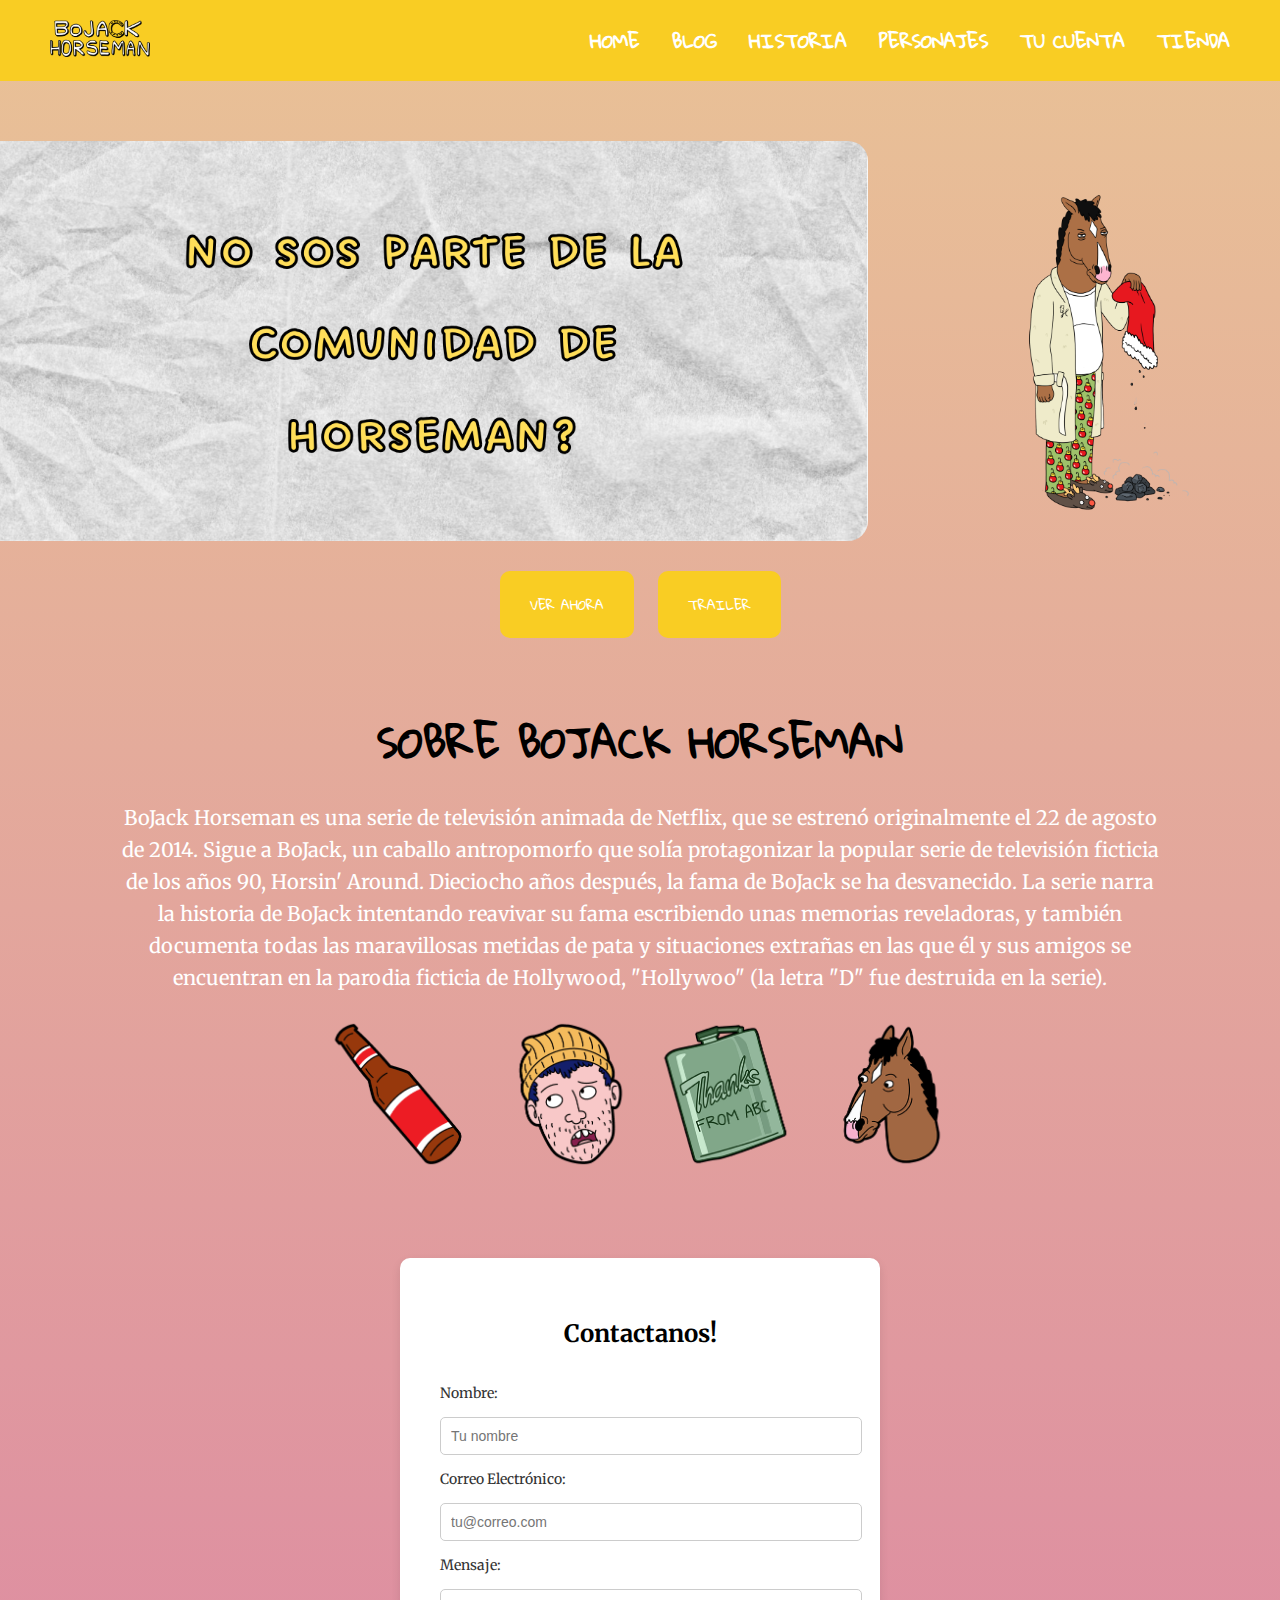
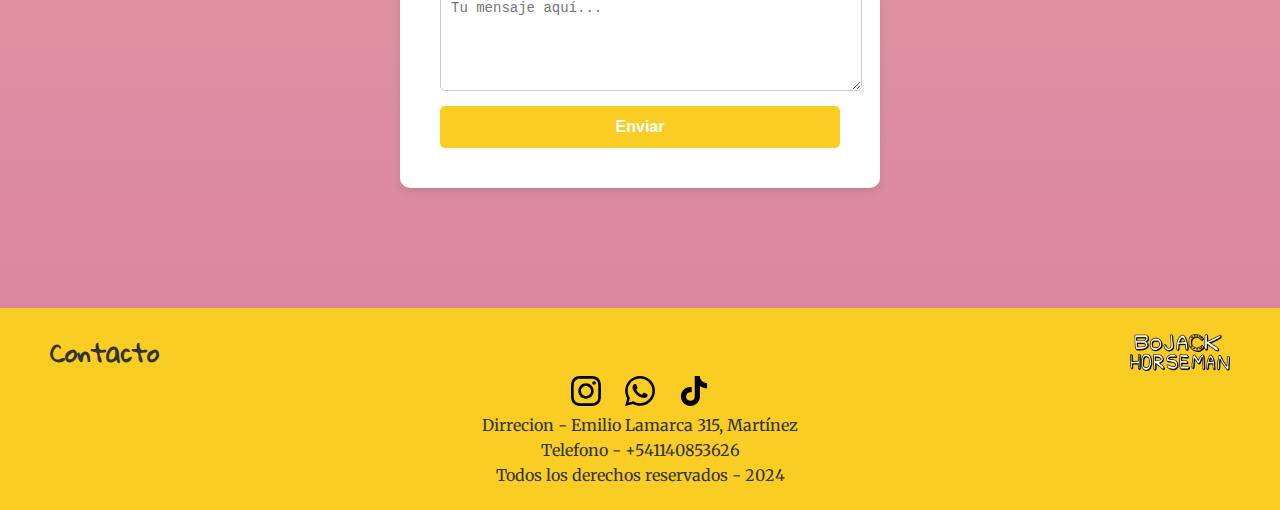
==== index.html @ 9193ccac "first commit" ====
<!DOCTYPE html>
<html lang="en">
<head>
    <meta charset="UTF-8">
    <meta http-equiv="X-UA-Compatible" content="IE=edge">
    <meta name="viewport" content="width=device-width, initial-scale=1.0">
    <link rel="stylesheet" href="style/style.css">
    <link rel="preconnect" href="https://fonts.googleapis.com">
<link rel="preconnect" href="https://fonts.gstatic.com" crossorigin>
<link href="https://fonts.googleapis.com/css2?family=Gloria+Hallelujah&family=Merriweather:ital,wght@0,300;0,400;0,700;0,900;1,300;1,400;1,700;1,900&display=swap" rel="stylesheet">
    <title>Bojack Horseman</title>
</head>
<body class="body-index">
    <header class="header-index">
         
    
        <nav class="nav">
            <div class="contenedor-logo">
                <img src="img/bojack-logo.png" class="logo" alt="">
            </div>
            
          <ul class="menu">
            <li><a href="index.html" >HOME</a></li>
            <li><a href="pages/blog.html" >BLOG</a></li>
            <li><a href="pages/historia.html" >HISTORIA</a></li>
            <li><a href="pages/personajes.html" >PERSONAJES</a></li>
            <li><a href="pages/tu-cuenta.html" >TU CUENTA</a></li>
            <li><a href="pages/tienda.html" >TIENDA </a></li>
          </ul>
        </nav>
    </header>
    <main>
        <section>
            <div  class="div-img-index">
                <img src="img/comunidad-bojack.png" class="img-comunidad" alt="">
                <img src="img/imagen-index.png" class="index-img" alt="">
            </div>
            <div class="div-botones">
                <button><a href="https://www.netflix.com/search?q=BO&jbv=70300800"> VER AHORA</a></button>
                <button><a href="https://youtu.be/i1eJMig5Ik4?si=4ldd1GEPXCwoyP-m">TRAILER</a></button>
            </div>
        
            <section class="section-nosotros">
                <H4>SOBRE BOJACK HORSEMAN</H4>
                <p>
                    BoJack Horseman es una serie de televisión animada de Netflix, que se estrenó originalmente el 22 de agosto de 2014. Sigue a BoJack, un caballo antropomorfo que solía protagonizar la popular serie de televisión ficticia de los años 90, Horsin' Around. Dieciocho años después, la fama de BoJack se ha desvanecido. La serie narra la historia de BoJack intentando reavivar su fama escribiendo unas memorias reveladoras, y también documenta todas las maravillosas metidas de pata y situaciones extrañas en las que él y sus amigos se encuentran en la parodia ficticia de Hollywood, "Hollywoo" (la letra "D" fue destruida en la serie).</p>
            <div >
                <img src="img/stickers-index.png"class="img-nosotros" alt="">
                <img src="img/stickers-index-2.png" class="img-nosotros" alt="">
            </div>

                </section>
        </section>

        <section class="">
            
            <form class="contact-form" action="send-message.php" method="post">
                <h2>Contactanos!</h2>
                <label for="name">Nombre:</label>
                <input type="text" id="name" name="name" placeholder="Tu nombre" required>
    
                <label for="email">Correo Electrónico:</label>
                <input type="email" id="email" name="email" placeholder="tu@correo.com" required>
    
                <label for="message">Mensaje:</label>
                <textarea id="message" name="message" rows="5" placeholder="Tu mensaje aquí..." required></textarea>
    
                <button type="submit">Enviar</button>
            </form>
        </section>
      
    </main>
    <footer>
        <section>
            <div class="div-titulos-footer">
                <div>
                  
            <h5 class="contacto">Contacto </h5>
                </div>
            <img src="img/bojack-logo.png" alt="" class="png-footer ">
            </div>
            <div>
                <a class="img-contacto"><img src="img/ig.svg" class="img-contacto" alt="instagram"></a>
                <a class="img-contacto"> <img src="img/wpp.svg" class="img-contacto" alt="facebook"></a>
                <a class="img-contacto"><img src="img/tiktok.svg" class="img-contacto" alt="tiktok"></a>
            </div>
           
        
            <p>Dirrecion - Emilio Lamarca 315, Martínez</p>
            <p>Telefono - +541140853626</p>
            <p>Todos los derechos reservados - 2024</p>
        </section>
    </footer>
</body>
</html>
---- style/style.css ----
/* style.css */

body {
    font-family: 'Merriweather', serif;
    margin: 0;
    padding: 0;
    background-color: #ffffff;
}

.body-index{
    background: linear-gradient(180deg, #e9c296, #db81a4);
    background-size: 100%;
}


.header-index, footer {
    background-color: #F9CD23;
    padding: 20px 0;
    text-align: center;
}

.header-index .nav {
    display: flex;
    justify-content: space-between;
    align-items: center;
    padding: 0 50px;
}

.contenedor-logo .logo {
    width: 100px;
}

.menu {
    list-style: none;
    display: flex;
    gap: 2rem;
    margin: 0;
    padding: 0;
    font-family: "Gloria Hallelujah";
}

.menu li a {
    text-decoration: none;
    color: #000;
    font-weight: bold;
    font-size: 18px;
    font-family: "Gloria Hallelujah";
    color: #fff;
}

.menu li a:hover {
    color: black;
}

.div-img-index {
    display: flex;
    justify-content: center;
    align-items: center;
    margin: 20px 0;
}

.img-comunidad{
    border-radius: 20px;
}

.div-img-index .img-comunidad,
.div-img-index .index-img {
    
    height: 25rem;
}

main section {
    text-align: center;
    margin: 20px 50px;
}

main section .div-botones{
    text-align: center;
}

mian section .section-nosotros{
    text-align: left;
}

main section h4 {
    font-family: 'Gloria Hallelujah', cursive;
    font-size: 40px;
    color: black;
    margin-bottom: 20px;
}

main section p {
    font-size: 20px;
    line-height: 1.6;
    color:white;
}

main section .img-nosotros{
    height: 10rem;
}

main section div button {
     background-color: #F9CD23;
    color: #fff;
    border: none;
    padding: 20px 30px;
    margin: 10px;
    cursor: pointer;
    transition: background-color 0.3s ease, transform 0.3s ease;
    border-radius: 10px;
    font-family:'Gloria Hallelujah' ;
    color: #fff;
}

main section div button a {
    text-decoration: none;
    color: #fff;
}

main section div button:hover {
    background-color: #F9CD23;
}

main section div button:hover a {
    color: #fff;
}

footer {
    color: #000;
    padding: 20px 0;
}

footer .div-titulos-footer {
    display: flex;
    justify-content: space-between;
    align-items: center;
    margin: 0 50px;
}

footer .contacto {
    font-family: 'Gloria Hallelujah', cursive;
    font-size: 24px;
    margin: 0;
}

footer .png-footer {
    width: 100px;
}

footer a.img-contacto img {
    width: 30px;
    margin: 0 10px;
    transition: transform 0.3s;
}

footer a.img-contacto img:hover {
    transform: scale(1.2);
}

footer p {
    margin: 5px 0;
}

/*estilos blog*/

/* Estilos del main */
main {
    padding: 40px 20px;
    flex-grow: 1;
}

.h-blog {
    font-family: 'Gloria Hallelujah', cursive;
    font-size: 32px;
    color: #333;
    text-align: center;
    margin-bottom: 40px;
}

/* Estilos de las publicaciones */
.post {
    display: flex;
    align-items: flex-start;
    background-color: #fff;
    border: 1px solid #ddd;
    border-radius: 8px;
    margin-bottom: 20px;
    padding: 20px;
    box-shadow: 0 2px 5px rgba(0, 0, 0, 0.1);
}

.image-container {
    margin-right: 20px;
}

.image-container img {
    border-radius: 50%;
    width: auto;
    height: 3rem;
    object-fit: cover;

}

.content h2 {
    font-size: 20px;
    color: #333;
    margin: 0 0 10px 0;
}
.h-user{
    text-align: left;

}
.content p {
    font-size: 14px;
    color: #666;
    text-align: left;
}


/* style.css */

body {
    font-family: 'Merriweather', serif;
    margin: 0;
    padding: 0;
    background-color: #ffffff;
}

.body-index{
    background: linear-gradient(180deg, #e9c296, #db81a4);
    background-size: 100%;
}


.header-index, footer {
    background-color: #F9CD23;
    padding: 20px 0;
    text-align: center;
}

.header-index .nav {
    display: flex;
    justify-content: space-between;
    align-items: center;
    padding: 0 50px;
}

.contenedor-logo .logo {
    width: 100px;
}

.menu {
    list-style: none;
    display: flex;
    gap: 2rem;
    margin: 0;
    padding: 0;
    font-family: "Gloria Hallelujah";
}

.menu li a {
    text-decoration: none;
    color: #000;
    font-weight: bold;
    font-size: 18px;
    font-family: "Gloria Hallelujah";
    color: #fff;
}

.menu li a:hover {
    color: black;
}

.div-img-index {
    display: flex;
    justify-content: center;
    align-items: center;
    margin: 20px 0;
}

.div-img-index .img-comunidad,
.div-img-index .index-img {
    
    height: 25rem;
}

main section {
    text-align: center;
    margin: 20px 50px;
}

main section .div-botones{
    text-align: center;
}

mian section .section-nosotros{
    text-align: left;
}

main section h4 {
    font-family: 'Gloria Hallelujah', cursive;
    font-size: 40px;
    color: black;
    margin-bottom: 20px;
}

main section p {
    font-size: 20px;
    line-height: 1.6;
    color:white;
}

main section .img-nosotros{
    height: 10rem;
}

main section div button {
     background-color: #F9CD23;
    color: #fff;
    border: none;
    padding: 20px 30px;
    margin: 10px;
    cursor: pointer;
    transition: background-color 0.3s ease, transform 0.3s ease;
    border-radius: 10px;
    font-family:'Gloria Hallelujah' ;
    color: #fff;
}

main section div button a {
    text-decoration: none;
    color: #fff;
}

main section div button:hover {
    background-color: #F9CD23;
}

main section div button:hover a {
    color: #fff;
}

footer {
    color: #000;
    padding: 20px 0;
}

footer .div-titulos-footer {
    display: flex;
    justify-content: space-between;
    align-items: center;
    margin: 0 50px;
}

footer .contacto {
    font-family: 'Gloria Hallelujah', cursive;
    font-size: 24px;
    margin: 0;
}

footer .png-footer {
    width: 100px;
}

footer a.img-contacto img {
    width: 30px;
    margin: 0 10px;
    transition: transform 0.3s;
}

footer a.img-contacto img:hover {
    transform: scale(1.2);
}

footer p {
    margin: 5px 0;
}

/*estilos blog*/

.post {
    display: flex;
    margin: 20px ;
  
    background-color: #fff; /* Fondo blanco para los posts */
    border: 1px solid #F9CD23; /* Borde amarillo */
    border-radius: 8px; /* Bordes redondeados */
}

.image-container {
    margin-right: 20px; /* Espacio entre la imagen y el contenido */
}

.image-container img {
    width: 100px; /* Ajusta el tamaño de las imágenes */
    border-radius: 50%; /* Bordes redondeados para las imágenes */
}


/* Animación para cambiar colores de los botones */
@keyframes mover {
    0% {
        background-color: #F9CD23;
    }
    50% {
        background-color:black;
    }
    100% {
        background-color: #F9CD23;
    }
}

button:hover {
    animation: mover 0.5s forwards;
}

button:hover {
    background-color: #F9CD23;
    color: white;
    transform: translateY(-5px);
}

/*estilos blog*/


.h-blog{
    margin: 2rem;
    text-align: center;
}


/* Estilos de la tienda */
.section-shop {
    padding: 20px;
    background-color: #f4f4f4;
}

.products {
    display: grid;
    grid-template-columns: repeat(3, 1fr); /* Tres columnas */
    gap: 20px;
    max-width: 1200px;
    margin: 0 auto;
    padding: 20px;
}

.product {
    background-color: #fff;
    border: 1px solid #e0e0e0;
    border-radius: 8px;
    padding: 20px;
    text-align: center;
    box-shadow: 0 2px 8px rgba(0, 0, 0, 0.1);
    transition: transform 0.3s ease, box-shadow 0.3s ease;
}

.product img {
    width: auto;
    height: 15rem; /* Ajustar todas las imágenes al mismo alto */
    
    border-radius: 8px;
    margin-bottom: 10px;
}

.product p {
    font-family: 'Gloria Hallelujah', cursive;
    font-size: 18px;
    color: #333;
    margin-bottom: 10px;
}

.product .button {
    display: inline-block;
    background-color: #F9CD23;
    color: white;
    padding: 10px 20px;
    text-decoration: none;
    border-radius: 5px;
    font-family: 'Gloria Hallelujah', cursive;
    transition: background-color 0.3s ease, transform 0.3s ease;
}

.product .button:hover {
    background-color: black;
    transform: translateY(-5px);
    color: white;
}

/* Animación de los productos al pasar el cursor */
.product:hover {
    transform: translateY(-5px);
    box-shadow: 0 4px 16px rgba(0, 0, 0, 0.2);
}

/* Media Queries */
@media (max-width: 768px) {
    .products {
        grid-template-columns: repeat(2, 1fr); /* Dos columnas en pantallas más pequeñas */
    }
}

@media (max-width: 480px) {
    .products {
        grid-template-columns: 1fr; /* Una columna en pantallas muy pequeñas */
    }
}

/* Sección Historia */
.historia {
    display: flex;
    justify-content: space-between;
    align-items: center;
    padding: 40px;
    border-radius:40px;
    background-color: #f4f4f4;
}

.historia .texto {
    width: 60%;
}

.historia h1 {
    font-family: 'Gloria Hallelujah', cursive;
    font-size: 36px;
    color: #333;
    margin-bottom: 20px;
}

.historia p {
    font-size: 18px;
    color: #666;
    text-align: justify;
   
}

.historia button {
    padding: 10px 20px;
    background-color: #F9CD23;
    color: white;
    border: none;
    border-radius: 5px;
    font-family: 'Gloria Hallelujah', cursive;
    cursor: pointer;
    transition: background-color 0.3s ease;
}

.historia button:hover {
    background-color: black;
    color: white;
}

.historia .imagen img {
    
    height: 20rem;

    
}

/* Sección Temporadas */
.temporadas {
    padding: 40px;
    display: grid;
    grid-template-columns: repeat(3, 1fr); /* Tres columnas para las temporadas */
    gap: 20px;
    max-width: 1200px;
    margin: 0 auto;
}

.temporada {
    background-color: #fff;
    border: 1px solid #e0e0e0;
    border-radius: 8px;
    padding: 20px;
    text-align: center;
    box-shadow: 0 2px 8px rgba(0, 0, 0, 0.1);
}

.temporada img {
    width: 100px;
    height: auto;
    
    margin-bottom: 10px;
}

.temporada h3 {
    font-family: 'Gloria Hallelujah', cursive;
    font-size: 24px;
    color: #333;
    margin-bottom: 10px;
}

.temporada p {
    font-size: 16px;
    color: #666;
    line-height: 1.5;
    text-align: justify;
}



/* Estilos para la sección de personajes */
.container {
    max-width: 1200px;
    margin: 0 auto;
    padding: 40px;
    
}

h1 {
    text-align: center;
    font-family: 'Gloria Hallelujah', cursive;
    font-size: 36px;
    color: #333;
    margin-bottom: 40px;
}

.character {
    display: flex;
    gap: 20px;
    background-color: #fff;
    margin-bottom: 30px;
    
    box-shadow: 0 2px 8px rgba(0, 0, 0, 0.1);
    padding: 20px;
}

.character img {
    width: auto;
    height: 300px;
    object-fit: cover;
    border-radius: 10px;
}

.character div {
    flex: 1;
    padding-left: 20px;
}

.character h2 {
    font-family: 'Gloria Hallelujah', cursive;
    font-size: 28px;
    color: #333;
    margin-bottom: 10px;
}

.character p {
    font-size: 20px;
    color: #666;
    line-height: 1.5;
    text-align: left;
    text-align: justify;
    margin: 1rem;
}



/* Estilos generales */
body {
    font-family: 'Merriweather', serif;
    background-color: #f9f9f9;
    margin: 0;
    padding: 0;
    display: flex;
    flex-direction: column;
    min-height: 100vh;
}

header, footer {
    background-color: #F9CD23;
    padding: 20px 0;
    text-align: center;
}

.menu {
    list-style: none;
    display: flex;
    justify-content: center;
    gap: 2rem;
    margin: 0;
    padding: 0;
    font-family: 'Gloria Hallelujah', cursive;
}

.menu li a {
    text-decoration: none;
    color: #fff;
    font-weight: bold;
    font-size: 18px;
}

.menu li a:hover {
    color: #333;
}

/* Contenedor del formulario */
.login-container {
    width: 100%;
    max-width: 400px;
    margin: 80px auto;
    padding: 40px;
    background-color: #fff;
    border-radius: 10px;
    box-shadow: 0px 4px 10px rgba(0, 0, 0, 0.1);
    text-align: center;
}

.login-container h1 {
    font-family: 'Gloria Hallelujah', cursive;
    font-size: 28px;
    color: #333;
    margin-bottom: 20px;
}

.login-container p {
    font-size: 14px;
    color: #666;
    margin-bottom: 20px;
}

.login-container .register-link {
    color: #F9CD23;
    text-decoration: none;
    font-weight: bold;
}

.login-container .register-link:hover {
    text-decoration: underline;
}

/* Estilos del formulario */
form {
    display: flex;
    flex-direction: column;
    gap: 15px;
}

label {
    font-size: 14px;
    color: #333;
    text-align: left;
}

input[type="email"],
input[type="password"] {
    padding: 10px;
    width: 100%;
    border: 1px solid #ccc;
    border-radius: 5px;
    font-size: 14px;
    transition: border-color 0.3s;
}

input[type="email"]:focus,
input[type="password"]:focus {
    border-color: #F9CD23;
    outline: none;
}

/* Botón de iniciar sesión */
.button {
    padding: 12px;
    background-color: #F9CD23;
    border: none;
    border-radius: 5px;
    color: #fff;
    font-size: 16px;
    font-weight: bold;
    cursor: pointer;
    transition: background-color 0.3s;
}

.button:hover {
    background-color: #f5b620;
}

/* Estilo para las imágenes en el contenedor */
.illustrations {
    display: flex;
    justify-content: space-around;
    margin-top: 30px;
}

.illustrations img {
    width: 60px;
    height: auto;
}

/* Estilos footer */
footer {
    background-color: #F9CD23;
    color: #333;
    padding: 20px 0;
    margin-top: auto;
}

footer .div-titulos-footer {
    display: flex;
    justify-content: space-between;
    align-items: center;
    margin: 0 50px;
}

footer .contacto {
    font-family: 'Gloria Hallelujah', cursive;
    font-size: 24px;
}

footer .png-footer {
    width: 100px;
}

footer a.img-contacto img {
    width: 30px;
    margin: 0 10px;
    transition: transform 0.3s;
}

footer a.img-contacto img:hover {
    transform: scale(1.2);
}

footer p {
    margin: 5px 0;
}

/* Media Queries para dispositivos móviles */
@media (max-width: 768px) {
    .login-container {
        padding: 20px;
    }

    .illustrations {
        flex-direction: column;
        gap: 10px;
    }
}

@media (max-width: 480px) {
    h1 {
        font-size: 24px;
    }

    .button {
        font-size: 14px;
    }
}

.body-blog{
    
    background: linear-gradient(180deg, #e9c296, #db81a4);
    background-size: 100%;

}

/* estilo contacto*/ 
/* Contenedor del formulario */
.contact-form {
    width: 100%;
    max-width: 400px;
    margin: 80px auto;
    padding: 40px;
    background-color: #fff;
    border-radius: 10px;
    box-shadow: 0px 4px 10px rgba(0, 0, 0, 0.1);
    text-align: center;
}

.contact-form h1 {
    font-family: 'Gloria Hallelujah', cursive;
    font-size: 28px;
    color: #333;
    margin-bottom: 20px;
}

.contact-form p {
    font-size: 14px;
    color: #666;
    margin-bottom: 20px;
}

/* Estilos del formulario */
.contact-form form {
    display: flex;
    flex-direction: column;
    gap: 15px;
}

.contact-form label {
    font-size: 14px;
    color: #333;
    text-align: left;
}

.contact-form input[type="text"],
.contact-form input[type="email"],
.contact-form textarea {
    padding: 10px;
    width: 100%;
    border: 1px solid #ccc;
    border-radius: 5px;
    font-size: 14px;
    transition: border-color 0.3s;
}

.contact-form input[type="text"]:focus,
.contact-form input[type="email"]:focus,
.contact-form textarea:focus {
    border-color: #F9CD23;
    outline: none;
}

/* Botón de enviar */
.contact-form button {
    padding: 12px;
    background-color: #F9CD23;
    border: none;
    border-radius: 5px;
    color: #fff;
    font-size: 16px;
    font-weight: bold;
    cursor: pointer;
    transition: background-color 0.3s;
}

.contact-form button:hover {
    background-color: #f5b620;
}
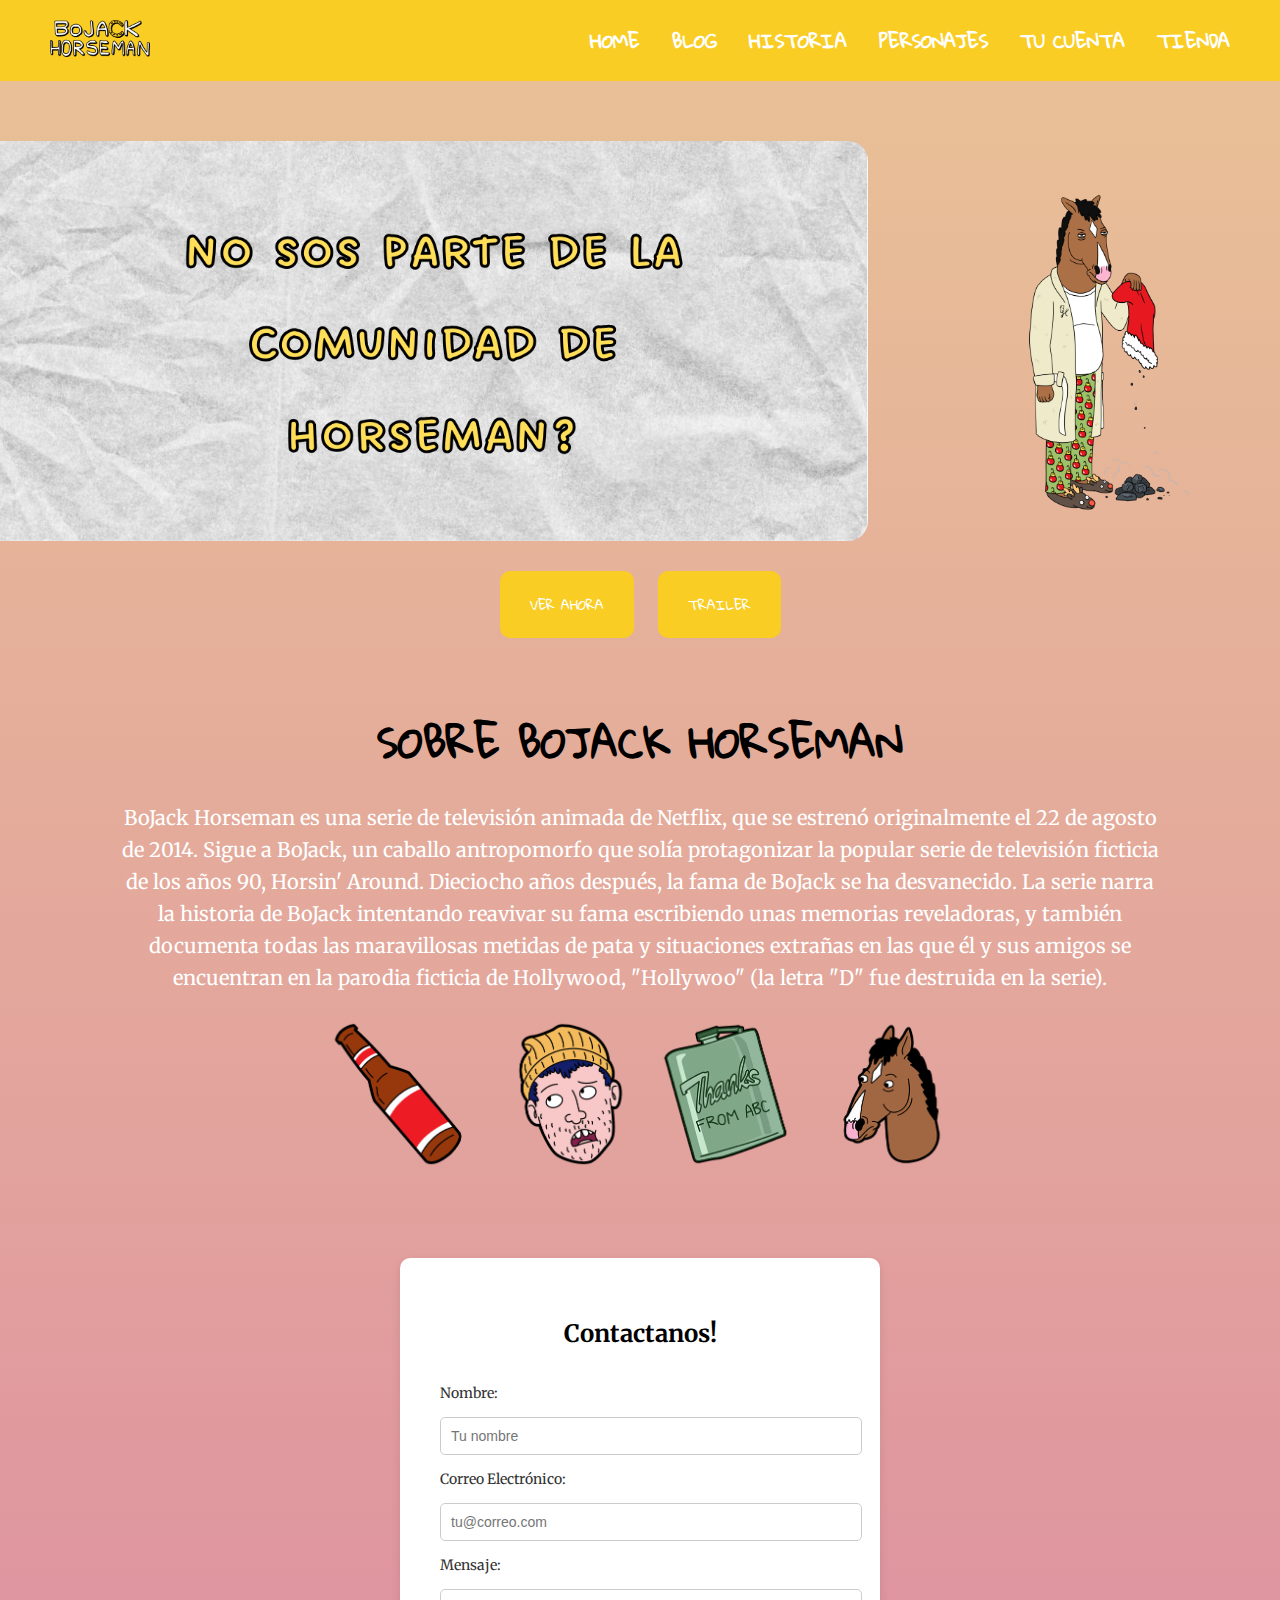
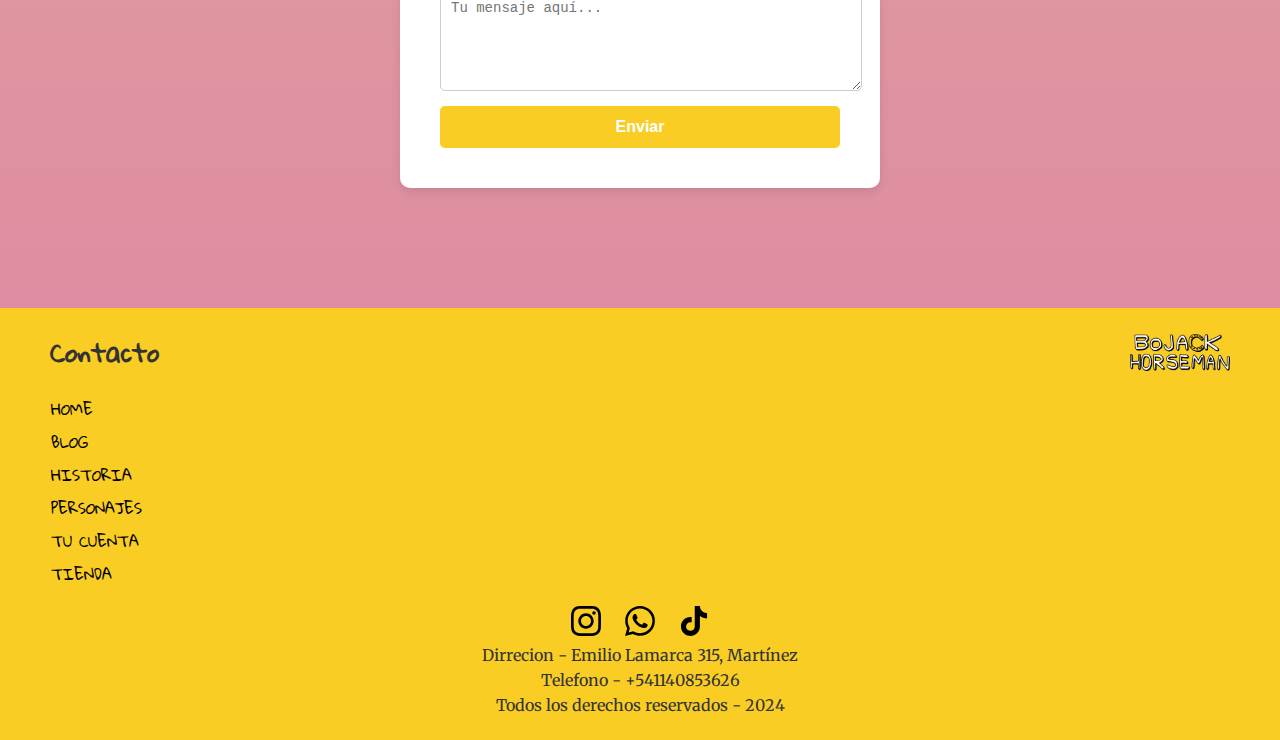
==== commit 51ff9e40: "registro e inicio" ====
--- a/index.html
+++ b/index.html
@@ -75,9 +75,19 @@
             <div class="div-titulos-footer">
                 <div>
                   
-            <h5 class="contacto">Contacto </h5>
+                    <h5 class="contacto">Contacto </h5>
                 </div>
-            <img src="img/bojack-logo.png" alt="" class="png-footer ">
+                 <img src="img/bojack-logo.png" alt="" class="png-footer ">
+            </div>
+            <div>
+                <ul class="menu-footer">
+                    <li><a href="index.html" >HOME</a></li>
+                    <li><a href="pages/blog.html" >BLOG</a></li>
+                    <li><a href="pages/historia.html" >HISTORIA</a></li>
+                    <li><a href="pages/personajes.html" >PERSONAJES</a></li>
+                    <li><a href="pages/tu-cuenta.html" >TU CUENTA</a></li>
+                    <li><a href="pages/tienda.html" >TIENDA </a></li>
+                  </ul>
             </div>
             <div>
                 <a class="img-contacto"><img src="img/ig.svg" class="img-contacto" alt="instagram"></a>
--- a/style/style.css
+++ b/style/style.css
@@ -37,6 +37,27 @@
     margin: 0;
     padding: 0;
     font-family: "Gloria Hallelujah";
+}
+
+.menu-footer{
+    list-style: none;
+    text-align: justify;
+    gap: 2rem;
+    margin-left: 3.2rem;
+    padding: 0;
+    font-family: "Gloria Hallelujah";
+}
+
+.menu-footer li a{
+    text-decoration: none;
+    font-size: 15px;
+    font-family: "Gloria Hallelujah";
+    color: #000;
+    
+}
+
+.menu-footer li a:hover {
+    color: #fff;
 }
 
 .menu li a {
@@ -103,7 +124,7 @@
      background-color: #F9CD23;
     color: #fff;
     border: none;
-    padding: 20px 30px;
+    padding: 100px 110px;
     margin: 10px;
     cursor: pointer;
     transition: background-color 0.3s ease, transform 0.3s ease;
@@ -130,6 +151,11 @@
     padding: 20px 0;
 }
 
+footer .div-footer {
+    text-align: left;
+    
+}
+
 footer .div-titulos-footer {
     display: flex;
     justify-content: space-between;
@@ -139,7 +165,7 @@
 
 footer .contacto {
     font-family: 'Gloria Hallelujah', cursive;
-    font-size: 24px;
+    font-size: 34px;
     margin: 0;
 }
 
@@ -194,10 +220,10 @@
 }
 
 .image-container img {
-    border-radius: 50%;
+    border-radius: 10%;
     width: auto;
-    height: 3rem;
-    object-fit: cover;
+    height: 6rem;
+    object-fit: contain;
 
 }
 
@@ -486,6 +512,8 @@
     color: white;
 }
 
+
+
 /* Animación de los productos al pasar el cursor */
 .product:hover {
     transform: translateY(-5px);
@@ -754,6 +782,22 @@
 input[type="password"]:focus {
     border-color: #F9CD23;
     outline: none;
+}
+
+input[type="TEXT"]:focus,
+input[type="TEXT"]:focus {
+    border-color: #F9CD23;
+    outline: none;
+}
+
+input[type="TEXT"],
+input[type="TEXT"] {
+    padding: 10px;
+    width: 100%;
+    border: 1px solid #ccc;
+    border-radius: 5px;
+    font-size: 14px;
+    transition: border-color 0.3s;
 }
 
 /* Botón de iniciar sesión */
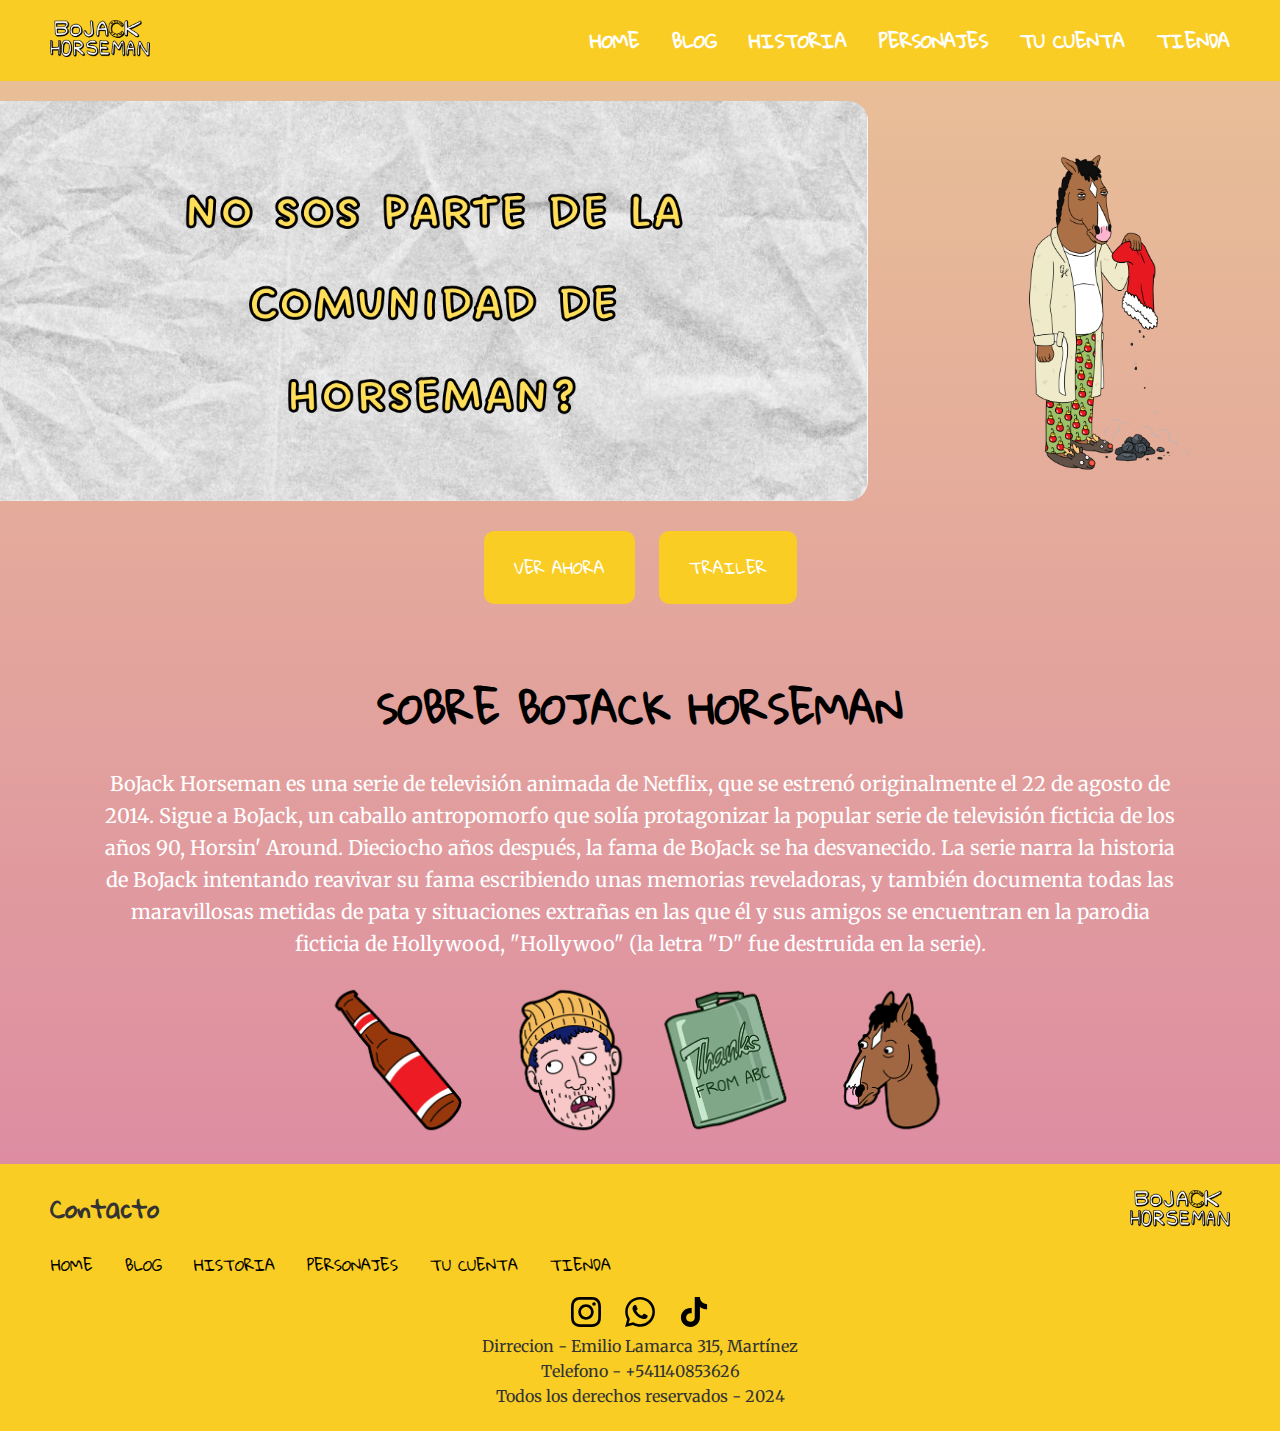
==== commit ac55a33a: "buscador" ====
--- a/index.html
+++ b/index.html
@@ -21,9 +21,9 @@
             
           <ul class="menu">
             <li><a href="index.html" >HOME</a></li>
-            <li><a href="pages/blog.html" >BLOG</a></li>
+            <li><a href="pages/blog.php" >BLOG</a></li>
             <li><a href="pages/historia.html" >HISTORIA</a></li>
-            <li><a href="pages/personajes.html" >PERSONAJES</a></li>
+            <li><a href="pages/personajes.php" >PERSONAJES</a></li>
             <li><a href="pages/tu-cuenta.html" >TU CUENTA</a></li>
             <li><a href="pages/tienda.html" >TIENDA </a></li>
           </ul>
@@ -52,22 +52,7 @@
                 </section>
         </section>
 
-        <section class="">
-            
-            <form class="contact-form" action="send-message.php" method="post">
-                <h2>Contactanos!</h2>
-                <label for="name">Nombre:</label>
-                <input type="text" id="name" name="name" placeholder="Tu nombre" required>
-    
-                <label for="email">Correo Electrónico:</label>
-                <input type="email" id="email" name="email" placeholder="tu@correo.com" required>
-    
-                <label for="message">Mensaje:</label>
-                <textarea id="message" name="message" rows="5" placeholder="Tu mensaje aquí..." required></textarea>
-    
-                <button type="submit">Enviar</button>
-            </form>
-        </section>
+       
       
     </main>
     <footer>
@@ -82,9 +67,9 @@
             <div>
                 <ul class="menu-footer">
                     <li><a href="index.html" >HOME</a></li>
-                    <li><a href="pages/blog.html" >BLOG</a></li>
+                    <li><a href="pages/blog.php" >BLOG</a></li>
                     <li><a href="pages/historia.html" >HISTORIA</a></li>
-                    <li><a href="pages/personajes.html" >PERSONAJES</a></li>
+                    <li><a href="pages/personajes.php" >PERSONAJES</a></li>
                     <li><a href="pages/tu-cuenta.html" >TU CUENTA</a></li>
                     <li><a href="pages/tienda.html" >TIENDA </a></li>
                   </ul>
--- a/style/style.css
+++ b/style/style.css
@@ -39,26 +39,7 @@
     font-family: "Gloria Hallelujah";
 }
 
-.menu-footer{
-    list-style: none;
-    text-align: justify;
-    gap: 2rem;
-    margin-left: 3.2rem;
-    padding: 0;
-    font-family: "Gloria Hallelujah";
-}
-
-.menu-footer li a{
-    text-decoration: none;
-    font-size: 15px;
-    font-family: "Gloria Hallelujah";
-    color: #000;
-    
-}
-
-.menu-footer li a:hover {
-    color: #fff;
-}
+
 
 .menu li a {
     text-decoration: none;
@@ -187,21 +168,8 @@
     margin: 5px 0;
 }
 
-/*estilos blog*/
-
-/* Estilos del main */
-main {
-    padding: 40px 20px;
-    flex-grow: 1;
-}
-
-.h-blog {
-    font-family: 'Gloria Hallelujah', cursive;
-    font-size: 32px;
-    color: #333;
-    text-align: center;
-    margin-bottom: 40px;
-}
+
+
 
 /* Estilos de las publicaciones */
 .post {
@@ -403,24 +371,113 @@
 }
 
 /*estilos blog*/
-
-.post {
-    display: flex;
-    margin: 20px ;
-  
-    background-color: #fff; /* Fondo blanco para los posts */
-    border: 1px solid #F9CD23; /* Borde amarillo */
-    border-radius: 8px; /* Bordes redondeados */
-}
-
-.image-container {
-    margin-right: 20px; /* Espacio entre la imagen y el contenido */
-}
-
-.image-container img {
-    width: 100px; /* Ajusta el tamaño de las imágenes */
-    border-radius: 50%; /* Bordes redondeados para las imágenes */
-}
+/* Estilos para el título de comentarios */
+h1 {
+    font-family: 'Gloria Hallelujah', cursive;
+    font-size: 36px;
+    color: #F9CD23;
+    text-align: center;
+    margin: 20px 0;
+    text-align: center;
+}
+
+/* Estilos para el formulario de comentarios */
+#commentForm {
+    display: flex;
+    flex-direction: column;
+    align-items: center;
+    margin: 20px;
+}
+
+#commentInput {
+    width: 80%;
+    max-width: 600px;
+    padding: 10px;
+    border: 1px solid #ddd;
+    border-radius: 5px;
+    font-family: 'Merriweather', serif;
+    font-size: 16px;
+    resize: none;
+    box-shadow: 0 2px 5px rgba(0, 0, 0, 0.1);
+}
+
+button {
+    background-color: #F9CD23;
+    color: #fff;
+    border: none;
+    padding: 10px 20px;
+    margin-top: 10px;
+    cursor: pointer;
+    transition: background-color 0.3s ease, transform 0.3s ease;
+    border-radius: 5px;
+    font-family: 'Gloria Hallelujah', cursive;
+    font-size: 16px;
+}
+
+button:hover {
+    background-color: #db81a4; /* Cambiar a un color más oscuro o diferente al pasar el ratón */
+}
+
+/* Estilos para la sección de comentarios */
+#comments {
+    margin-top: 20px;
+    max-width: 600px;
+    width: 80%;
+    background-color: #f8f8f8;
+    padding: 20px;
+    border-radius: 10px;
+    box-shadow: 0 2px 5px rgba(0, 0, 0, 0.1);
+}
+
+.comment {
+    margin-bottom: 15px;
+    padding: 10px;
+    border: 1px solid #ddd;
+    border-radius: 5px;
+    background-color: #fff;
+    box-shadow: 0 1px 3px rgba(0, 0, 0, 0.1);
+}
+
+.comment h5 {
+    font-family: 'Gloria Hallelujah', cursive;
+    font-size: 18px;
+    margin: 0 0 5px 0;
+    color: #F9CD23;
+}
+
+.comment p {
+    font-size: 14px;
+    color: #666;
+    margin: 0;
+}
+
+/* Efecto de fade-in para los comentarios */
+.fade-in {
+    opacity: 0;
+    animation: fadeIn 0.5s forwards;
+}
+
+@keyframes fadeIn {
+    to {
+        opacity: 1;
+    }
+}
+
+
+/* Efecto de fade-in para los comentarios */
+.fade-in {
+    opacity: 0;
+    animation: fadeIn 0.5s forwards;
+}
+
+@keyframes fadeIn {
+    to {
+        opacity: 1;
+    }
+}
+
+
+
 
 
 /* Animación para cambiar colores de los botones */
@@ -446,13 +503,7 @@
     transform: translateY(-5px);
 }
 
-/*estilos blog*/
-
-
-.h-blog{
-    margin: 2rem;
-    text-align: center;
-}
+
 
 
 /* Estilos de la tienda */
@@ -534,6 +585,7 @@
 }
 
 /* Sección Historia */
+
 .historia {
     display: flex;
     justify-content: space-between;
@@ -604,8 +656,8 @@
 }
 
 .temporada img {
-    width: 100px;
-    height: auto;
+    width: 200px;
+    height: 200px;
     
     margin-bottom: 10px;
 }
@@ -627,6 +679,115 @@
 
 
 /* Estilos para la sección de personajes */
+
+/* Estilos para el buscador */
+.container {
+    text-align: center;
+    padding: 20px;
+}
+
+.container h1 {
+    font-family: 'Gloria Hallelujah', cursive;
+    font-size: 36px;
+    color: #F9CD23;
+    margin-bottom: 20px;
+}
+
+.container form {
+    display: flex;
+    justify-content: center;
+    gap: 10px;
+    margin-bottom: 20px;
+}
+
+.container input[type="text"] {
+    padding: 10px;
+    font-size: 16px;
+    border: 1px solid #ddd;
+    border-radius: 5px;
+    width: 300px;
+}
+
+.container input[type="submit"] {
+    padding: 10px 20px;
+    background-color: #F9CD23;
+    border: none;
+    border-radius: 5px;
+    font-family: 'Gloria Hallelujah', cursive;
+    font-size: 16px;
+    cursor: pointer;
+    color: white;
+    transition: background-color 0.3s ease;
+}
+
+.container input[type="submit"]:hover {
+    background-color: #db81a4;
+}
+
+/* Estilos para los resultados de búsqueda */
+.results {
+    margin-top: 20px;
+    background-color: #f8f8f8;
+    padding: 20px;
+    border-radius: 10px;
+    box-shadow: 0 2px 5px rgba(0, 0, 0, 0.1);
+}
+
+.results h2 {
+    font-size: 24px;
+    color: #333;
+}
+
+.results ul {
+    list-style: none;
+    padding: 0;
+}
+
+.results ul li a {
+    color: #F9CD23;
+    text-decoration: none;
+    font-size: 18px;
+}
+
+.results ul li a:hover {
+    color: #db81a4;
+}
+
+/* Estilos para los personajes */
+.character {
+    display: flex;
+    align-items: center;
+    background-color: #fff;
+    padding: 20px;
+    border: 1px solid #ddd;
+    border-radius: 8px;
+    margin-top: 20px;
+    box-shadow: 0 2px 5px rgba(0, 0, 0, 0.1);
+}
+
+.character img {
+    width: 100px;
+    height: 100px;
+    border-radius: 50%;
+    margin-right: 20px;
+}
+
+.character h2 {
+    font-size: 24px;
+    color: #333;
+    margin: 0;
+}
+
+.character p {
+    font-size: 16px;
+    color: #666;
+}
+
+/* Ajustes de color y animación */
+.character:hover {
+    background-color: #f8f8f8;
+}
+
 .container {
     max-width: 1200px;
     margin: 0 auto;
@@ -639,7 +800,7 @@
     font-family: 'Gloria Hallelujah', cursive;
     font-size: 36px;
     color: #333;
-    margin-bottom: 40px;
+   margin-top: auto;
 }
 
 .character {
@@ -865,29 +1026,31 @@
 
 footer p {
     margin: 5px 0;
-}
-
-/* Media Queries para dispositivos móviles */
-@media (max-width: 768px) {
-    .login-container {
-        padding: 20px;
-    }
-
-    .illustrations {
-        flex-direction: column;
-        gap: 10px;
-    }
-}
-
-@media (max-width: 480px) {
-    h1 {
-        font-size: 24px;
-    }
-
-    .button {
-        font-size: 14px;
-    }
-}
+    text-align: center;
+}
+.menu-footer{
+    list-style: none;
+    text-align: justify;
+    display: flex;
+    gap: 2rem;
+    margin-left: 3.2rem;
+    padding: 0;
+    font-family: "Gloria Hallelujah";
+}
+
+.menu-footer li a{
+    text-decoration: none;
+    font-size: 15px;
+    font-family: "Gloria Hallelujah";
+    color: #000;
+    
+}
+
+.menu-footer li a:hover {
+    color: #fff;
+}
+
+
 
 .body-blog{
     
@@ -922,7 +1085,7 @@
     margin-bottom: 20px;
 }
 
-/* Estilos del formulario */
+/* Estilos del formulario index */
 .contact-form form {
     display: flex;
     flex-direction: column;
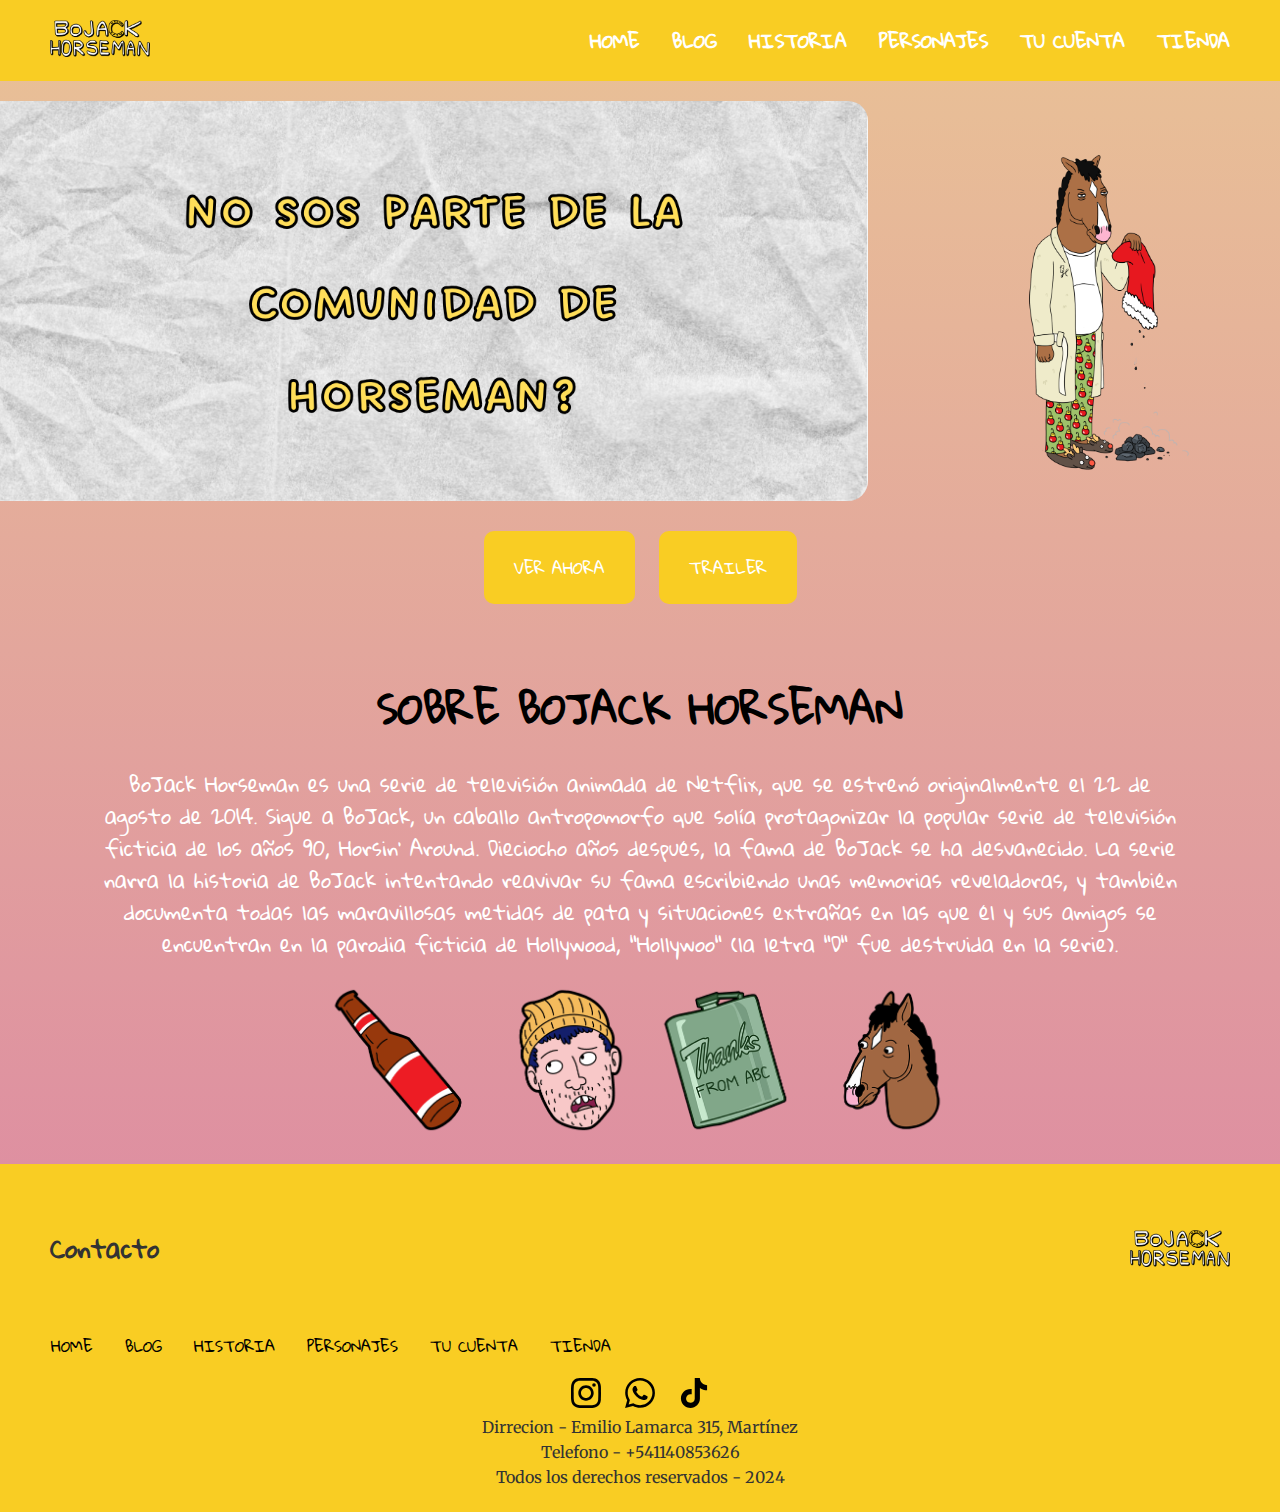
==== commit 17f60cb7: "nuevo css" ====
--- a/index.html
+++ b/index.html
@@ -52,8 +52,6 @@
                 </section>
         </section>
 
-       
-      
     </main>
     <footer>
         <section>
--- a/style/style.css
+++ b/style/style.css
@@ -94,6 +94,7 @@
 main section p {
     font-size: 20px;
     line-height: 1.6;
+    font-family: 'Gloria Hallelujah';
     color:white;
 }
 
@@ -127,46 +128,6 @@
     color: #fff;
 }
 
-footer {
-    color: #000;
-    padding: 20px 0;
-}
-
-footer .div-footer {
-    text-align: left;
-    
-}
-
-footer .div-titulos-footer {
-    display: flex;
-    justify-content: space-between;
-    align-items: center;
-    margin: 0 50px;
-}
-
-footer .contacto {
-    font-family: 'Gloria Hallelujah', cursive;
-    font-size: 34px;
-    margin: 0;
-}
-
-footer .png-footer {
-    width: 100px;
-}
-
-footer a.img-contacto img {
-    width: 30px;
-    margin: 0 10px;
-    transition: transform 0.3s;
-}
-
-footer a.img-contacto img:hover {
-    transform: scale(1.2);
-}
-
-footer p {
-    margin: 5px 0;
-}
 
 
 
@@ -211,26 +172,11 @@
 }
 
 
-/* style.css */
-
-body {
-    font-family: 'Merriweather', serif;
-    margin: 0;
-    padding: 0;
-    background-color: #ffffff;
-}
-
-.body-index{
-    background: linear-gradient(180deg, #e9c296, #db81a4);
-    background-size: 100%;
-}
-
-
-.header-index, footer {
-    background-color: #F9CD23;
-    padding: 20px 0;
-    text-align: center;
-}
+
+
+
+
+
 
 .header-index .nav {
     display: flex;
@@ -301,6 +247,7 @@
 main section p {
     font-size: 20px;
     line-height: 1.6;
+    
     color:white;
 }
 
@@ -334,41 +281,8 @@
     color: #fff;
 }
 
-footer {
-    color: #000;
-    padding: 20px 0;
-}
-
-footer .div-titulos-footer {
-    display: flex;
-    justify-content: space-between;
-    align-items: center;
-    margin: 0 50px;
-}
-
-footer .contacto {
-    font-family: 'Gloria Hallelujah', cursive;
-    font-size: 24px;
-    margin: 0;
-}
-
-footer .png-footer {
-    width: 100px;
-}
-
-footer a.img-contacto img {
-    width: 30px;
-    margin: 0 10px;
-    transition: transform 0.3s;
-}
-
-footer a.img-contacto img:hover {
-    transform: scale(1.2);
-}
-
-footer p {
-    margin: 5px 0;
-}
+
+
 
 /*estilos blog*/
 /* Estilos para el título de comentarios */
@@ -508,8 +422,8 @@
 
 /* Estilos de la tienda */
 .section-shop {
-    padding: 20px;
-    background-color: #f4f4f4;
+  
+    
 }
 
 .products {
@@ -522,7 +436,7 @@
 }
 
 .product {
-    background-color: #fff;
+    
     border: 1px solid #e0e0e0;
     border-radius: 8px;
     padding: 20px;
@@ -629,14 +543,13 @@
     color: white;
 }
 
-.historia .imagen img {
-    
-    height: 20rem;
-
-    
-}
+
 
 /* Sección Temporadas */
+.h-blog{
+    text-align: center;
+    font-family: 'Gloria Hallelujah', cursive;
+}
 .temporadas {
     padding: 40px;
     display: grid;
@@ -656,10 +569,7 @@
 }
 
 .temporada img {
-    width: 200px;
-    height: 200px;
-    
-    margin-bottom: 10px;
+    
 }
 
 .temporada h3 {
@@ -677,188 +587,10 @@
 }
 
 
-
-/* Estilos para la sección de personajes */
-
-/* Estilos para el buscador */
-.container {
-    text-align: center;
-    padding: 20px;
-}
-
-.container h1 {
-    font-family: 'Gloria Hallelujah', cursive;
-    font-size: 36px;
-    color: #F9CD23;
-    margin-bottom: 20px;
-}
-
-.container form {
-    display: flex;
-    justify-content: center;
-    gap: 10px;
-    margin-bottom: 20px;
-}
-
-.container input[type="text"] {
-    padding: 10px;
-    font-size: 16px;
-    border: 1px solid #ddd;
-    border-radius: 5px;
-    width: 300px;
-}
-
-.container input[type="submit"] {
-    padding: 10px 20px;
-    background-color: #F9CD23;
-    border: none;
-    border-radius: 5px;
-    font-family: 'Gloria Hallelujah', cursive;
-    font-size: 16px;
-    cursor: pointer;
-    color: white;
-    transition: background-color 0.3s ease;
-}
-
-.container input[type="submit"]:hover {
-    background-color: #db81a4;
-}
-
-/* Estilos para los resultados de búsqueda */
-.results {
-    margin-top: 20px;
-    background-color: #f8f8f8;
-    padding: 20px;
-    border-radius: 10px;
-    box-shadow: 0 2px 5px rgba(0, 0, 0, 0.1);
-}
-
-.results h2 {
-    font-size: 24px;
-    color: #333;
-}
-
-.results ul {
-    list-style: none;
-    padding: 0;
-}
-
-.results ul li a {
-    color: #F9CD23;
-    text-decoration: none;
-    font-size: 18px;
-}
-
-.results ul li a:hover {
-    color: #db81a4;
-}
-
-/* Estilos para los personajes */
-.character {
-    display: flex;
-    align-items: center;
-    background-color: #fff;
-    padding: 20px;
-    border: 1px solid #ddd;
-    border-radius: 8px;
-    margin-top: 20px;
-    box-shadow: 0 2px 5px rgba(0, 0, 0, 0.1);
-}
-
-.character img {
-    width: 100px;
-    height: 100px;
-    border-radius: 50%;
-    margin-right: 20px;
-}
-
-.character h2 {
-    font-size: 24px;
-    color: #333;
-    margin: 0;
-}
-
-.character p {
-    font-size: 16px;
-    color: #666;
-}
-
-/* Ajustes de color y animación */
-.character:hover {
-    background-color: #f8f8f8;
-}
-
-.container {
-    max-width: 1200px;
-    margin: 0 auto;
-    padding: 40px;
-    
-}
-
-h1 {
-    text-align: center;
-    font-family: 'Gloria Hallelujah', cursive;
-    font-size: 36px;
-    color: #333;
-   margin-top: auto;
-}
-
-.character {
-    display: flex;
-    gap: 20px;
-    background-color: #fff;
-    margin-bottom: 30px;
-    
-    box-shadow: 0 2px 8px rgba(0, 0, 0, 0.1);
-    padding: 20px;
-}
-
-.character img {
-    width: auto;
-    height: 300px;
-    object-fit: cover;
-    border-radius: 10px;
-}
-
-.character div {
-    flex: 1;
-    padding-left: 20px;
-}
-
-.character h2 {
-    font-family: 'Gloria Hallelujah', cursive;
-    font-size: 28px;
-    color: #333;
-    margin-bottom: 10px;
-}
-
-.character p {
-    font-size: 20px;
-    color: #666;
-    line-height: 1.5;
-    text-align: left;
-    text-align: justify;
-    margin: 1rem;
-}
-
-
-
-/* Estilos generales */
-body {
-    font-family: 'Merriweather', serif;
-    background-color: #f9f9f9;
-    margin: 0;
-    padding: 0;
-    display: flex;
-    flex-direction: column;
-    min-height: 100vh;
-}
-
-header, footer {
-    background-color: #F9CD23;
-    padding: 20px 0;
-    text-align: center;
-}
+.img-t{
+height: 200rem;
+}
+
 
 .menu {
     list-style: none;
@@ -1059,76 +791,3 @@
 
 }
 
-/* estilo contacto*/ 
-/* Contenedor del formulario */
-.contact-form {
-    width: 100%;
-    max-width: 400px;
-    margin: 80px auto;
-    padding: 40px;
-    background-color: #fff;
-    border-radius: 10px;
-    box-shadow: 0px 4px 10px rgba(0, 0, 0, 0.1);
-    text-align: center;
-}
-
-.contact-form h1 {
-    font-family: 'Gloria Hallelujah', cursive;
-    font-size: 28px;
-    color: #333;
-    margin-bottom: 20px;
-}
-
-.contact-form p {
-    font-size: 14px;
-    color: #666;
-    margin-bottom: 20px;
-}
-
-/* Estilos del formulario index */
-.contact-form form {
-    display: flex;
-    flex-direction: column;
-    gap: 15px;
-}
-
-.contact-form label {
-    font-size: 14px;
-    color: #333;
-    text-align: left;
-}
-
-.contact-form input[type="text"],
-.contact-form input[type="email"],
-.contact-form textarea {
-    padding: 10px;
-    width: 100%;
-    border: 1px solid #ccc;
-    border-radius: 5px;
-    font-size: 14px;
-    transition: border-color 0.3s;
-}
-
-.contact-form input[type="text"]:focus,
-.contact-form input[type="email"]:focus,
-.contact-form textarea:focus {
-    border-color: #F9CD23;
-    outline: none;
-}
-
-/* Botón de enviar */
-.contact-form button {
-    padding: 12px;
-    background-color: #F9CD23;
-    border: none;
-    border-radius: 5px;
-    color: #fff;
-    font-size: 16px;
-    font-weight: bold;
-    cursor: pointer;
-    transition: background-color 0.3s;
-}
-
-.contact-form button:hover {
-    background-color: #f5b620;
-}
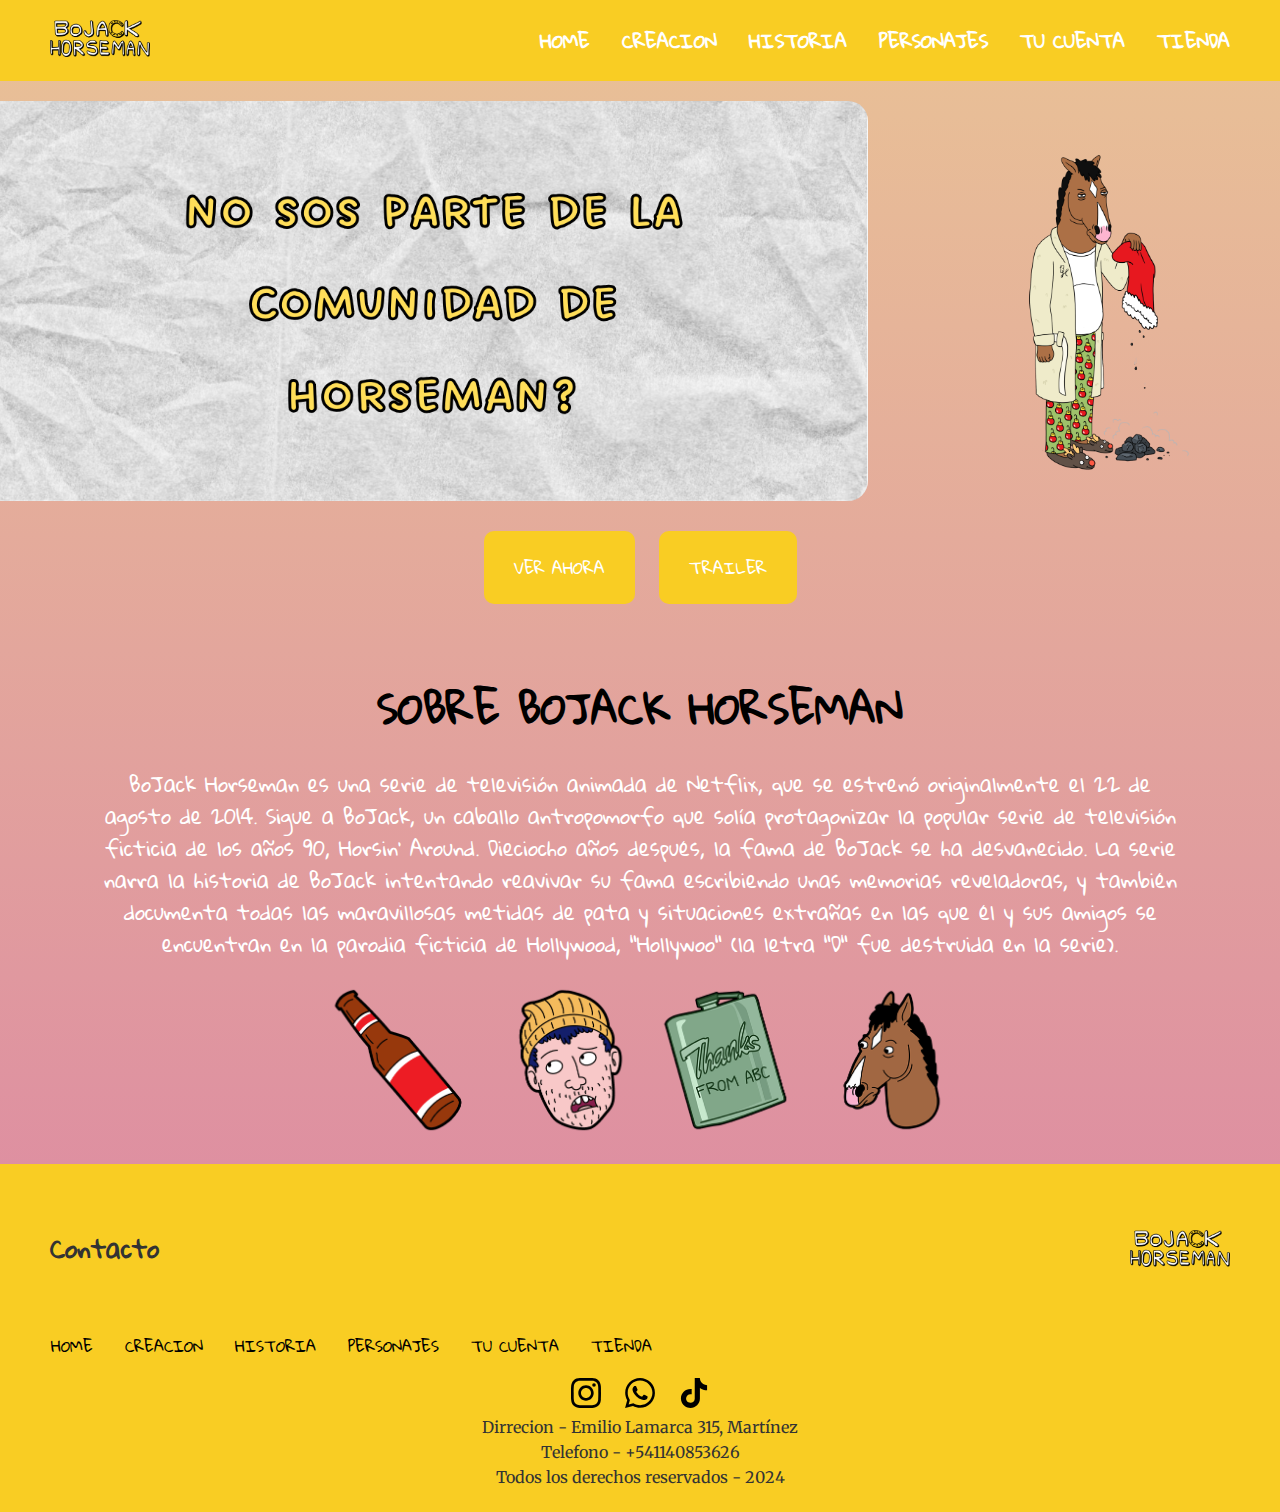
==== commit 339b5f2a: "last commit" ====
--- a/index.html
+++ b/index.html
@@ -21,10 +21,10 @@
             
           <ul class="menu">
             <li><a href="index.html" >HOME</a></li>
-            <li><a href="pages/blog.php" >BLOG</a></li>
+            <li><a href="pages/creacion.html" >CREACION</a></li>
             <li><a href="pages/historia.html" >HISTORIA</a></li>
             <li><a href="pages/personajes.php" >PERSONAJES</a></li>
-            <li><a href="pages/tu-cuenta.html" >TU CUENTA</a></li>
+            <li><a href="pages/login.php" >TU CUENTA</a></li>
             <li><a href="pages/tienda.html" >TIENDA </a></li>
           </ul>
         </nav>
@@ -65,10 +65,10 @@
             <div>
                 <ul class="menu-footer">
                     <li><a href="index.html" >HOME</a></li>
-                    <li><a href="pages/blog.php" >BLOG</a></li>
+                    <li><a href="pages/creacion.html" >CREACION</a></li>
                     <li><a href="pages/historia.html" >HISTORIA</a></li>
                     <li><a href="pages/personajes.php" >PERSONAJES</a></li>
-                    <li><a href="pages/tu-cuenta.html" >TU CUENTA</a></li>
+                    <li><a href="pages/login.php" >TU CUENTA</a></li>
                     <li><a href="pages/tienda.html" >TIENDA </a></li>
                   </ul>
             </div>
--- a/style/style.css
+++ b/style/style.css
@@ -80,8 +80,8 @@
     text-align: center;
 }
 
-mian section .section-nosotros{
-    text-align: left;
+main section .section-nosotros{
+    
 }
 
 main section h4 {
@@ -89,6 +89,9 @@
     font-size: 40px;
     color: black;
     margin-bottom: 20px;
+}
+h1{
+    text-align: center;
 }
 
 main section p {
@@ -96,6 +99,7 @@
     line-height: 1.6;
     font-family: 'Gloria Hallelujah';
     color:white;
+    text-align: center;
 }
 
 main section .img-nosotros{
@@ -233,9 +237,7 @@
     text-align: center;
 }
 
-mian section .section-nosotros{
-    text-align: left;
-}
+
 
 main section h4 {
     font-family: 'Gloria Hallelujah', cursive;
@@ -423,7 +425,7 @@
 /* Estilos de la tienda */
 .section-shop {
   
-    
+    background-color: none;
 }
 
 .products {
@@ -433,11 +435,12 @@
     max-width: 1200px;
     margin: 0 auto;
     padding: 20px;
+    color: #ccc;
 }
 
 .product {
-    
-    border: 1px solid #e0e0e0;
+   
+  background-color: #f4f4f4;
     border-radius: 8px;
     padding: 20px;
     text-align: center;
@@ -569,7 +572,7 @@
 }
 
 .temporada img {
-    
+    height: 20rem;
 }
 
 .temporada h3 {
@@ -588,10 +591,19 @@
 
 
 .img-t{
-height: 200rem;
-}
-
-
+height: 20rem;
+}
+
+.boton-historia{
+    text-decoration: none;
+color: #f4f4f4;
+text-align: center;
+font-size: 2rem;
+}
+.div-inicio{
+    text-align: center;
+    margin: 1.6rem;
+}
 .menu {
     list-style: none;
     display: flex;
@@ -605,6 +617,13 @@
 .menu li a {
     text-decoration: none;
     color: #fff;
+    font-weight: bold;
+    font-size: 18px;
+}
+.menu li .logout {
+    text-decoration: none;
+    color: #db81a4;
+    background-color: #e0e0e0;
     font-weight: bold;
     font-size: 18px;
 }
@@ -791,3 +810,151 @@
 
 }
 
+
+/* estilos historia privada*/
+.carrusel {
+    position: relative;
+    max-width: 900px;
+    margin: auto;
+    overflow: hidden; 
+    margin-bottom: 2rem;
+    border-radius: 20px;
+}
+
+.imagenes {
+    display: flex; 
+    transition: transform 0.5s ease; 
+
+}
+
+.imagen-seccion {
+    min-width: 100%; 
+    cursor: pointer; 
+}
+
+.nav-btn {
+    position: absolute;
+    top: 40%;
+    transform: translateY(+0%);
+    background-color: rgba(0, 0, 0, 0.5);
+    color: white;
+    border: none;
+    padding: 10px;
+    cursor: pointer;
+    font-size: 2rem;
+    z-index: 10;
+}
+
+.prev-btn {
+    left: 20px; /* Ubicación de la flecha izquierda */
+}
+
+.next-btn {
+    right: 20px; /* Ubicación de la flecha derecha */
+}
+
+.modal {
+    display: none; /* Ocultar por defecto */
+    position: fixed;
+    top: 0;
+    left: 0;
+    width: 100%;
+    height: 100%;
+    background: rgba(0, 0, 0, 0.8);
+    justify-content: center;
+    align-items: center;
+    z-index: 1000; /* Asegurar que esté por encima */
+}
+
+.modal-img {
+    max-width: 90%;
+    max-height: 90%;
+    border-radius: 10px;
+}
+
+.close {
+    position: absolute;
+    top: 20px;
+    right: 30px;
+    color: white;
+    font-size: 2rem;
+    cursor: pointer;
+}
+
+/* Estilos para la playlist */
+.playlist {
+    max-width: 800px;
+    margin: 1rem auto; /* Centrar como el carrusel */
+    
+    border-radius: 20px;
+    padding: 1.5rem;
+    
+    color: #fff; /* Texto en blanco */
+    text-align: center;
+    font-family: 'Roboto', sans-serif; /* Tipografía moderna */
+}
+
+.playlist h3 {
+    font-family: 'Gloria Hallelujah', cursive;
+    margin-bottom: 1rem;
+    font-size: 1.5rem;
+    font-weight: bold;
+    color: #f4f4f4; /* Acento de color similar al carrusel */
+
+}
+
+.musica {
+    width: 80%;
+    height: 600px; /* Ajustar el tamaño del reproductor */
+    border: none; /* Quitar bordes adicionales */
+    border-radius: 12px;
+}
+
+/* Transición suave al pasar el mouse */
+.music:hover {
+    transform: scale(1.02); /* Ampliar ligeramente */
+    transition: transform 0.3s ease;
+}
+
+/* Estilos del botón "Volver arriba" */
+.btn-up {
+    position: fixed; /* Fijo en la pantalla */
+    bottom: 20px; /* Separación del borde inferior */
+    right: 20px; /* Separación del borde derecho */
+    background-color: #f5b620; /* Color de fondo */
+    color: #fff; /* Texto blanco */
+    border: none; /* Sin bordes */
+    border-radius: 50%; /* Botón circular */
+    padding: 15px 20px; /* Tamaño del botón */
+    font-size: 1.2rem; /* Tamaño del texto/icono */
+    cursor: pointer; /* Cursor interactivo */
+    box-shadow: 0 4px 6px rgba(0, 0, 0, 0.3); /* Sombra para profundidad */
+    opacity: 0; /* Oculto inicialmente */
+    visibility: hidden; /* No visible hasta que se scrollee */
+    transition: opacity 1s ease, visibility 1s ease; /* Animación de aparición */
+}
+
+.btn-up:hover {
+    background-color: #ff897a; /* Cambio de color al pasar el mouse */
+}
+
+/* Mostrar el botón cuando se scrollee */
+.btn-up.visible {
+    opacity: 1; /* Visible */
+    visibility: visible; /* Mostrado */
+}
+
+.andate h3{
+    font-family: 'Gloria Hallelujah', cursive;
+    margin-bottom: 1rem;
+    font-size: 1.5rem;
+    font-weight: bold;
+    color: #f4f4f4; /* Acento de color similar al carrusel */
+
+}
+
+.andate{display: flex;
+justify-content: center;}
+.andate img{
+    width: 350px;
+}